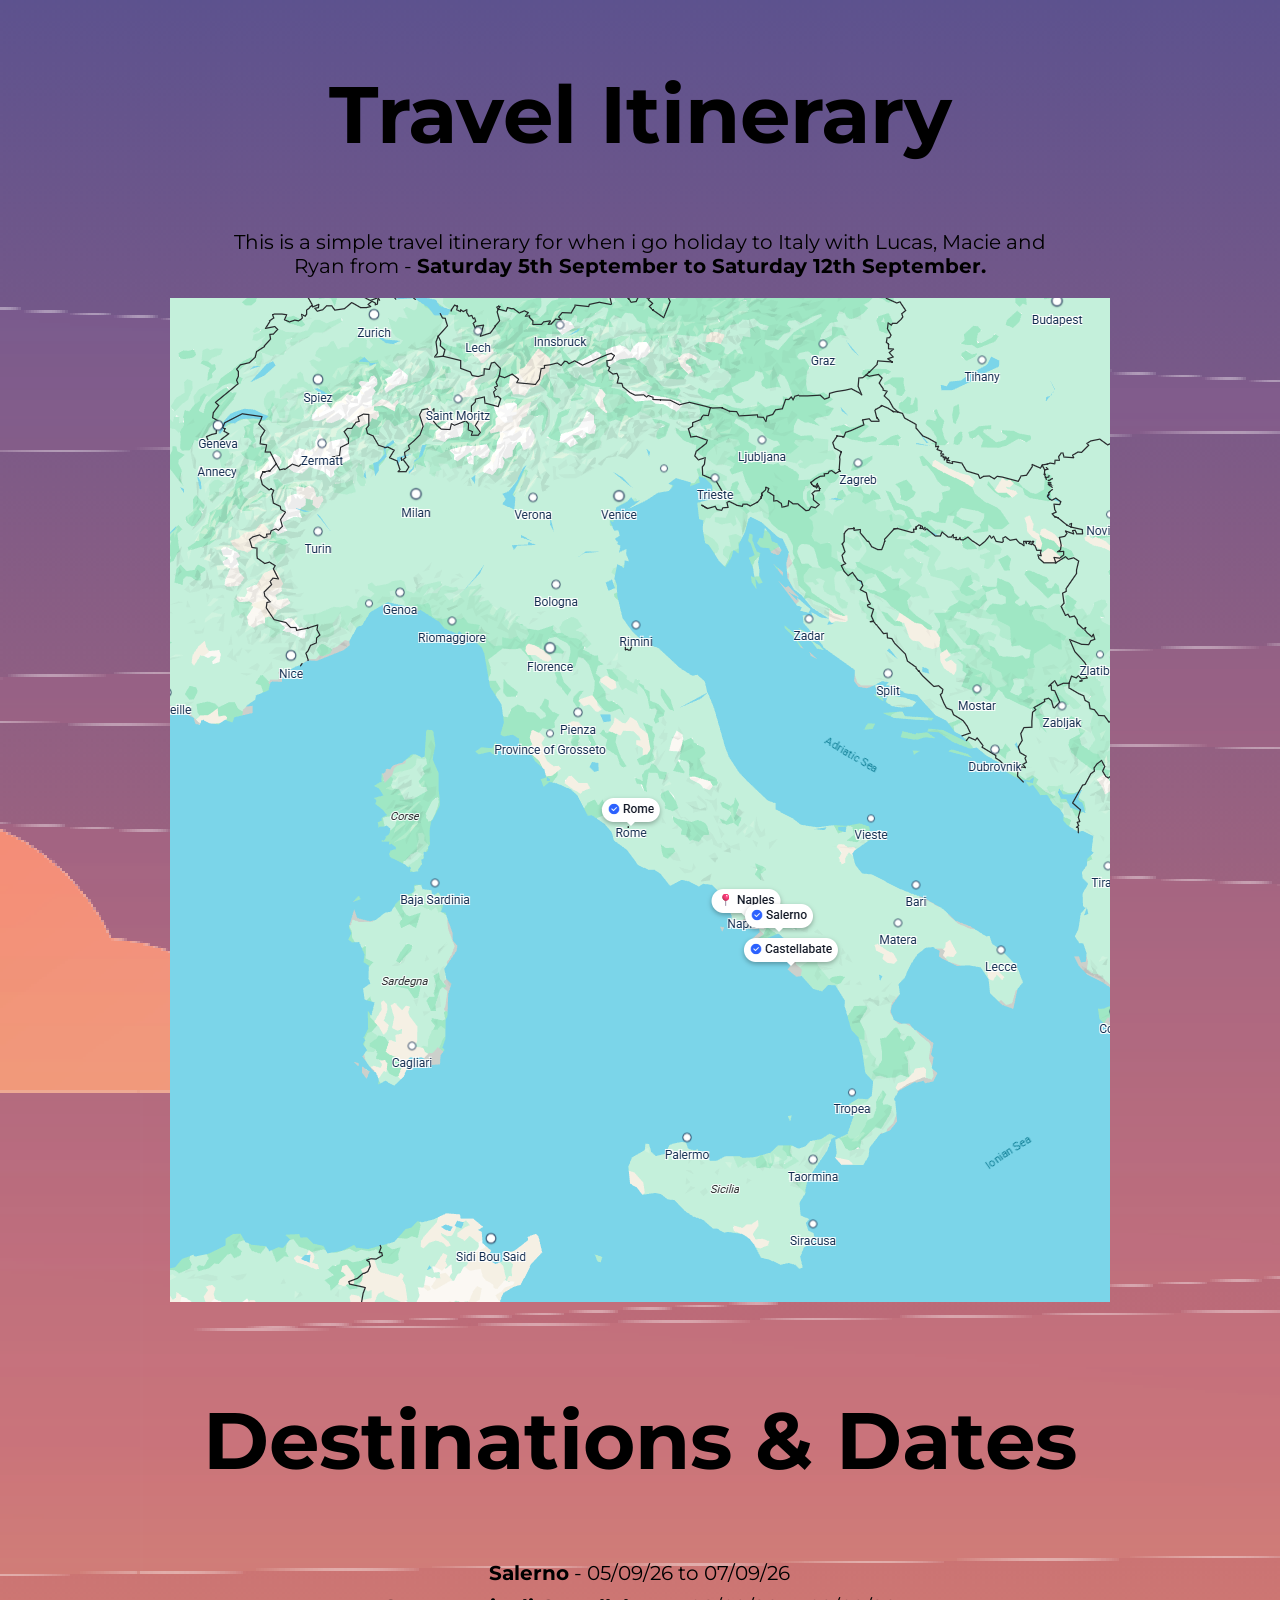
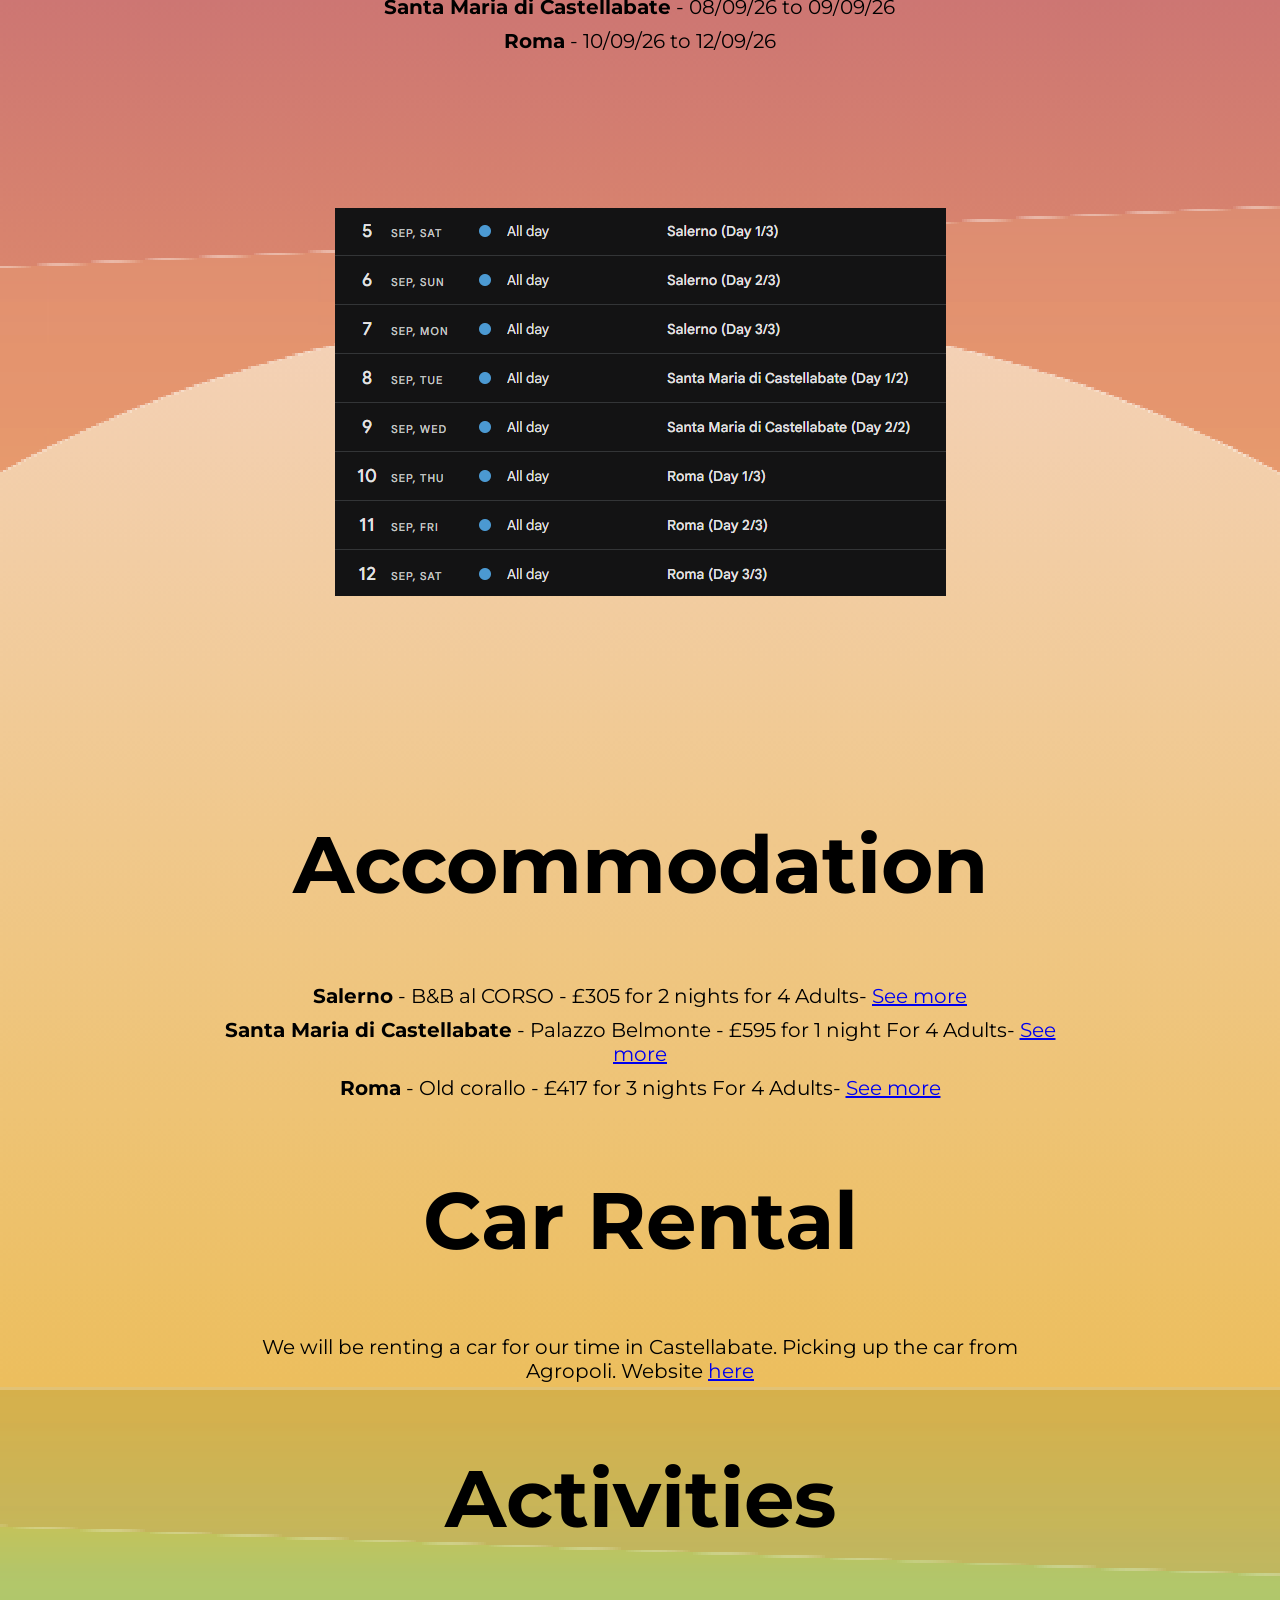
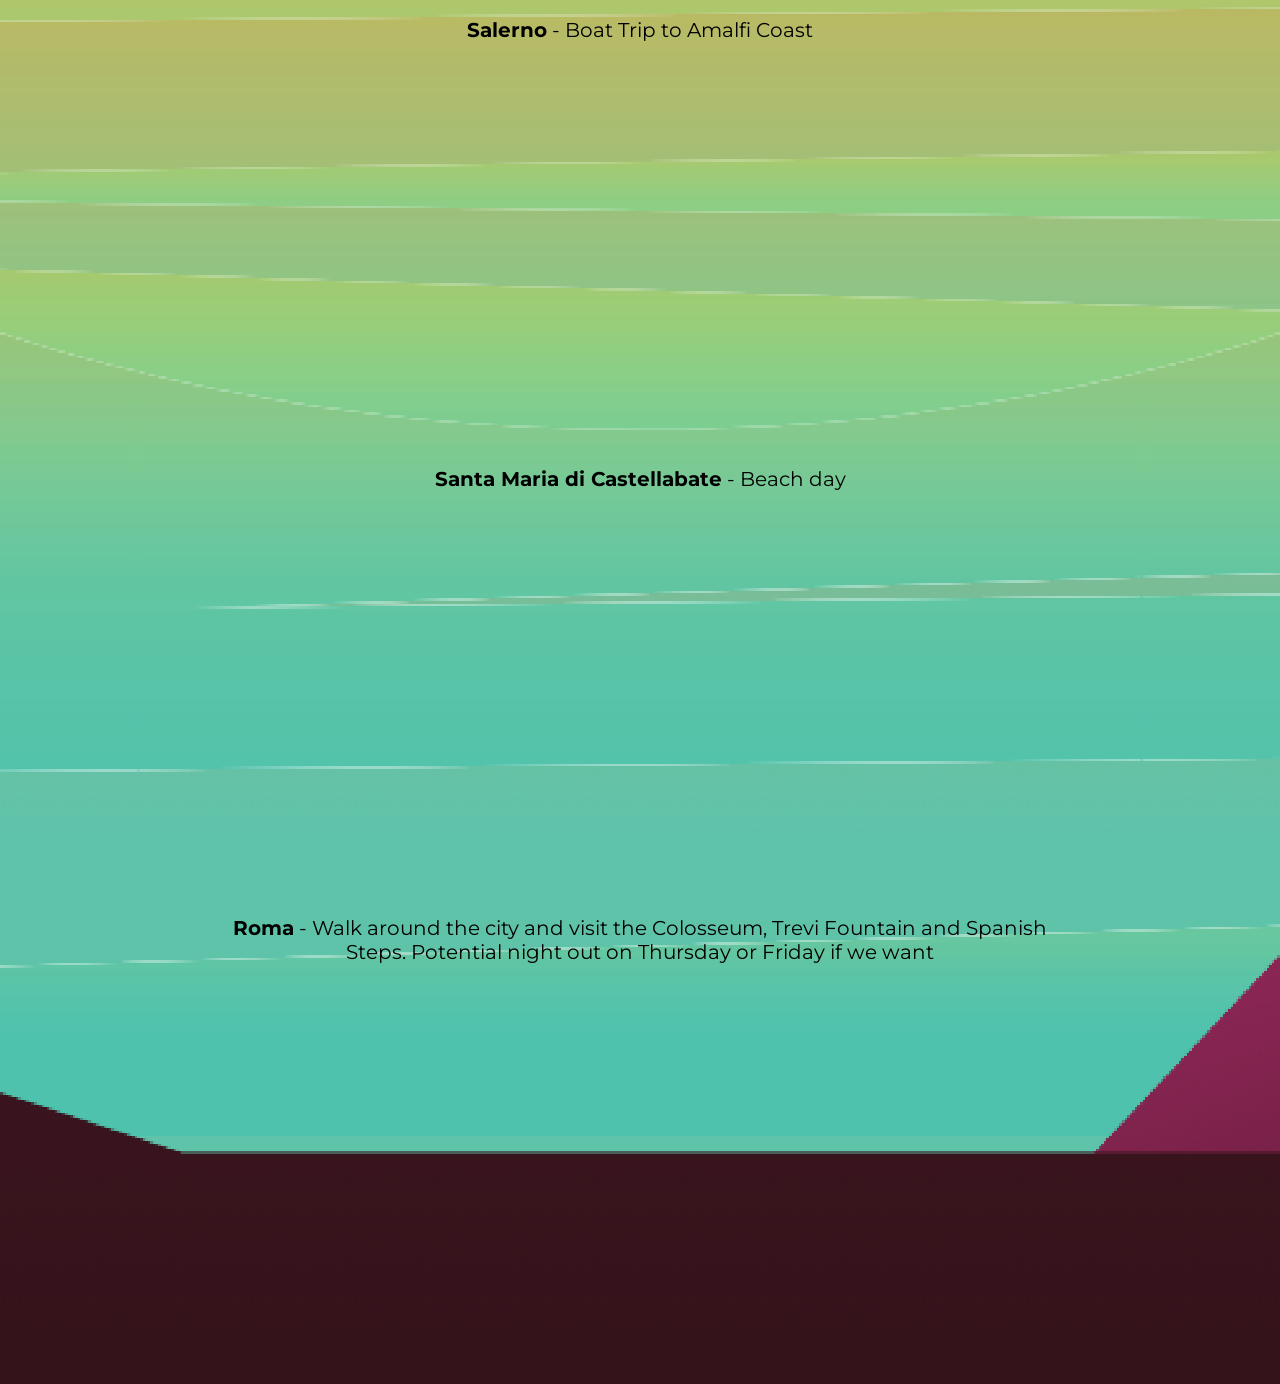
==== Travel Itinerary.html @ 12296f0a "Add files via upload" ====
<!DOCTYPE html>
<html lang="en">
  <head>
    <meta charset="UTF-8" />
    <meta name="viewport" content="width=device-width, initial-scale=1.0" />
    <title>Travel Itinerary</title>
    <link rel="preconnect" href="https://fonts.googleapis.com">
    <link rel="preconnect" href="https://fonts.gstatic.com" crossorigin>
    <link href="https://fonts.googleapis.com/css2?family=Montserrat:ital,wght@0,100..900;1,100..900&family=Smooch+Sans:wght@100..900&display=swap" rel="stylesheet">
    <link rel="stylesheet" href="Travel Itinerary.css" />
  </head>
  <body>
    <section class="intro">
    <h1>Travel Itinerary</h1>
    <p>This is a simple travel itinerary for when i go holiday to Italy with Lucas, Macie and Ryan from - <strong>Saturday 5th September to Saturday 12th September.</strong></p>    
    <img class="image-section" src="Screenshot 2026-03-07 215323.png" alt="Map View" height="1004" width="940" />
    </section>
    <section class="destinations">
      <h2>Destinations & Dates</h2>
      <ul class="destinations_list">
      <li><strong>Salerno</strong> - 05/09/26 to 07/09/26</li>
      <li><strong>Santa Maria di Castellabate</strong> - 08/09/26 to 09/09/26</li>
      <li><strong>Roma</strong> - 10/09/26 to 12/09/26</li>
      </ul>
    <img class="image-section-2" src="Screenshot 2026-03-07 183057.png" alt="Calendar View" height="388" width="611" />
    </section>
    <section class="accommodation">
      <h2>Accommodation</h2>
      <ul class="accommodation_list">
        <li><strong>Salerno</strong> - B&B al CORSO - £305 for 2 nights for 4 Adults- <a href="https://www.booking.com/Share-izwSf4" target="_blank">See more</a></li>
        <li><strong>Santa Maria di Castellabate</strong> - Palazzo Belmonte - £595 for 1 night For 4 Adults- <a href="https://www.booking.com/Share-6kupBi" target="_blank">See more</a></li>
        <li><strong>Roma</strong> - Old corallo - £417 for 3 nights For 4 Adults- <a href="https://www.booking.com/Share-WbNpbtM" target="_blank">See more</a></li>
      </ul> 
    </section>
    <section class="car-rental">
     <h2>Car Rental</h2>
      <p>We will be renting a car for our time in Castellabate. Picking up the car from Agropoli. Website <a href="https://agropolirent.it/en/homepage-en/" target="_blank">here</a></p>
    </section>
    <section class="activities">
      <h2>Activities</h2>
      <ul class="activities_list">
        <li><strong>Salerno</strong> - Boat Trip to Amalfi Coast <iframe width="560" height="315" src="https://www.youtube.com/embed/H7itEpveGTs?si=I439RPE730s7cmUm" title="YouTube video player" frameborder="0" allow="accelerometer; autoplay; clipboard-write; encrypted-media; gyroscope; picture-in-picture; web-share" referrerpolicy="strict-origin-when-cross-origin" allowfullscreen></iframe></li>
        <li><strong>Santa Maria di Castellabate</strong> - Beach day <iframe width="560" height="315" src="https://www.youtube.com/embed/B-j4oN1_R-k?si=eK-_PvC3NfpbFgwx" title="YouTube video player" frameborder="0" allow="accelerometer; autoplay; clipboard-write; encrypted-media; gyroscope; picture-in-picture; web-share" referrerpolicy="strict-origin-when-cross-origin" allowfullscreen></iframe></li>
        <li><strong>Roma</strong> - Walk around the city and visit the Colosseum, Trevi Fountain and Spanish Steps. Potential night out on Thursday or Friday if we want <iframe width="560" height="315" src="https://www.youtube.com/embed/Q9qjf_qQI08?si=w6DAxmHafOQeqYB4" title="YouTube video player" frameborder="0" allow="accelerometer; autoplay; clipboard-write; encrypted-media; gyroscope; picture-in-picture; web-share" referrerpolicy="strict-origin-when-cross-origin" allowfullscreen></iframe></li>
      </ul> 
    </section>
  </body>
</html>
---- Travel Itinerary.css ----
body {
            display: flex;
            flex-direction: column;
            align-items: center;
            margin: 0;
            padding: 0;
            box-sizing: border-box;
            font-family: 'Montserrat', sans-serif;
            background-image: url('Summer-Background.svg');
            background-size: cover;
            background-position: center;
            color: #000000;
        }   
        .intro h1 {
            display: flex;
            justify-content: center;
            font-size: 5rem;
            
        }
        .intro p {
            width: 90%;
            max-width: 900px;
            padding: 0 20px;
            margin: 0 auto;
            text-align: center;
            font-size: 20px;
        }
        .image-section {
            margin: 20px auto;
            width: 100%;
            float: center;
        }   
        .destinations h2{
            display: flex;
            justify-content: center;
            font-size: 5rem;
        }  
        .destinations_list {
            list-style: none;
            padding: 0 20px;
            margin: 0 auto;
            width: 90%;
            max-width: 900px;
            font-size: 20px;
        }
        
        .destinations_list li {
            text-align: center;
            padding: 5px 0;
        } 
        .image-section-2 {
            padding: 150px;
        }
        .accommodation h2 {
            display: flex;
            justify-content: center;
            font-size: 5rem;
        }
        .accommodation_list {
            list-style: none;
            padding: 0 20px;
            margin: 0 auto;
            width: 90%;
            max-width: 900px;
            font-size: 20px;
        }
        
        .accommodation_list li {
            text-align: center;
            padding: 5px 0;
        }
        .car-rental h2 {
            display: flex;
            justify-content: center;
            font-size: 5rem;
            
        }
        .car-rental p {
            width: 90%;
            max-width: 900px;
            padding: 0 20px;
            margin: 0 auto;
            text-align: center;
            font-size: 20px;
        }
        .activities h2 {
            display: flex;
            justify-content: center;
            font-size: 5rem;
        }
        .activities_list {
            list-style: none;
            padding: 0 20px;
            margin: 0 auto;
            width: 90%;
            max-width: 900px;
            font-size: 20px;
        }
        
        .activities_list li {
            text-align: center;
            padding: 5px 0;
        }
        
        .activities_list iframe {
            margin: 50px auto;
            display: block;
        }
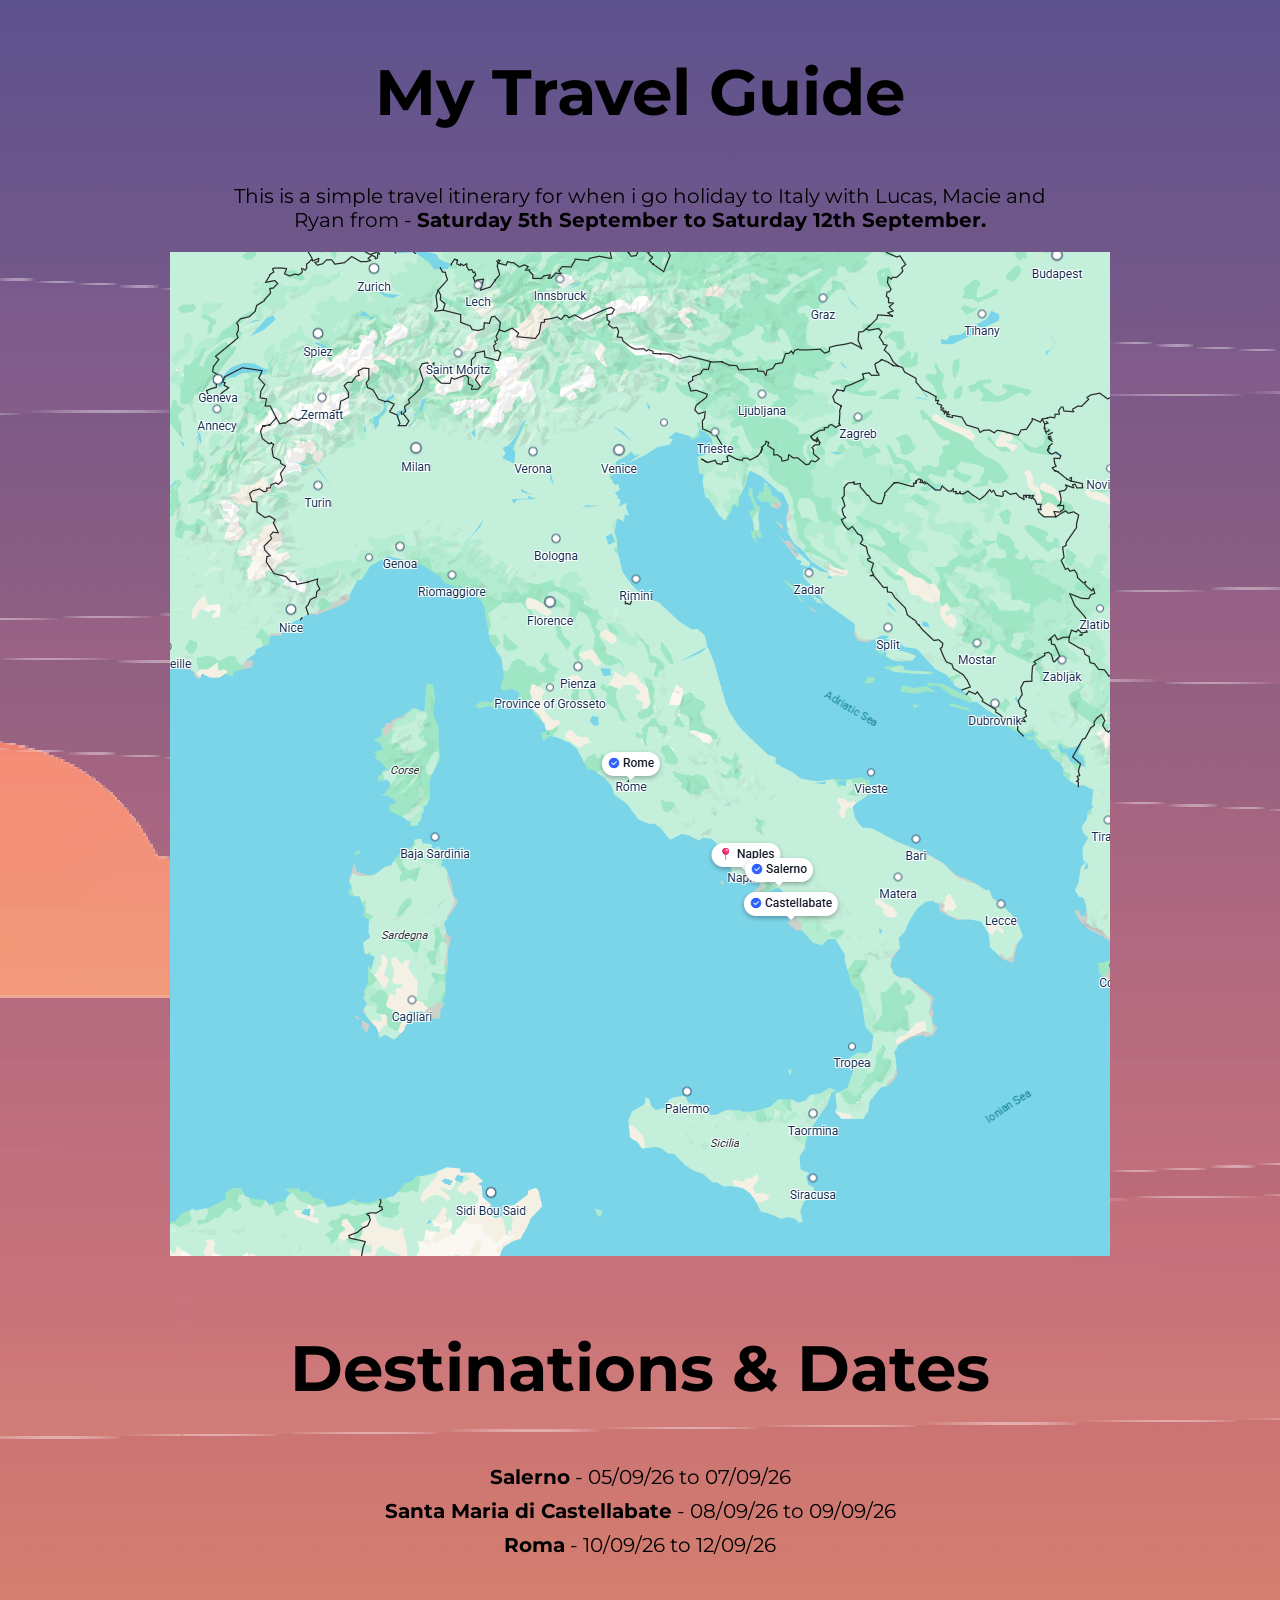
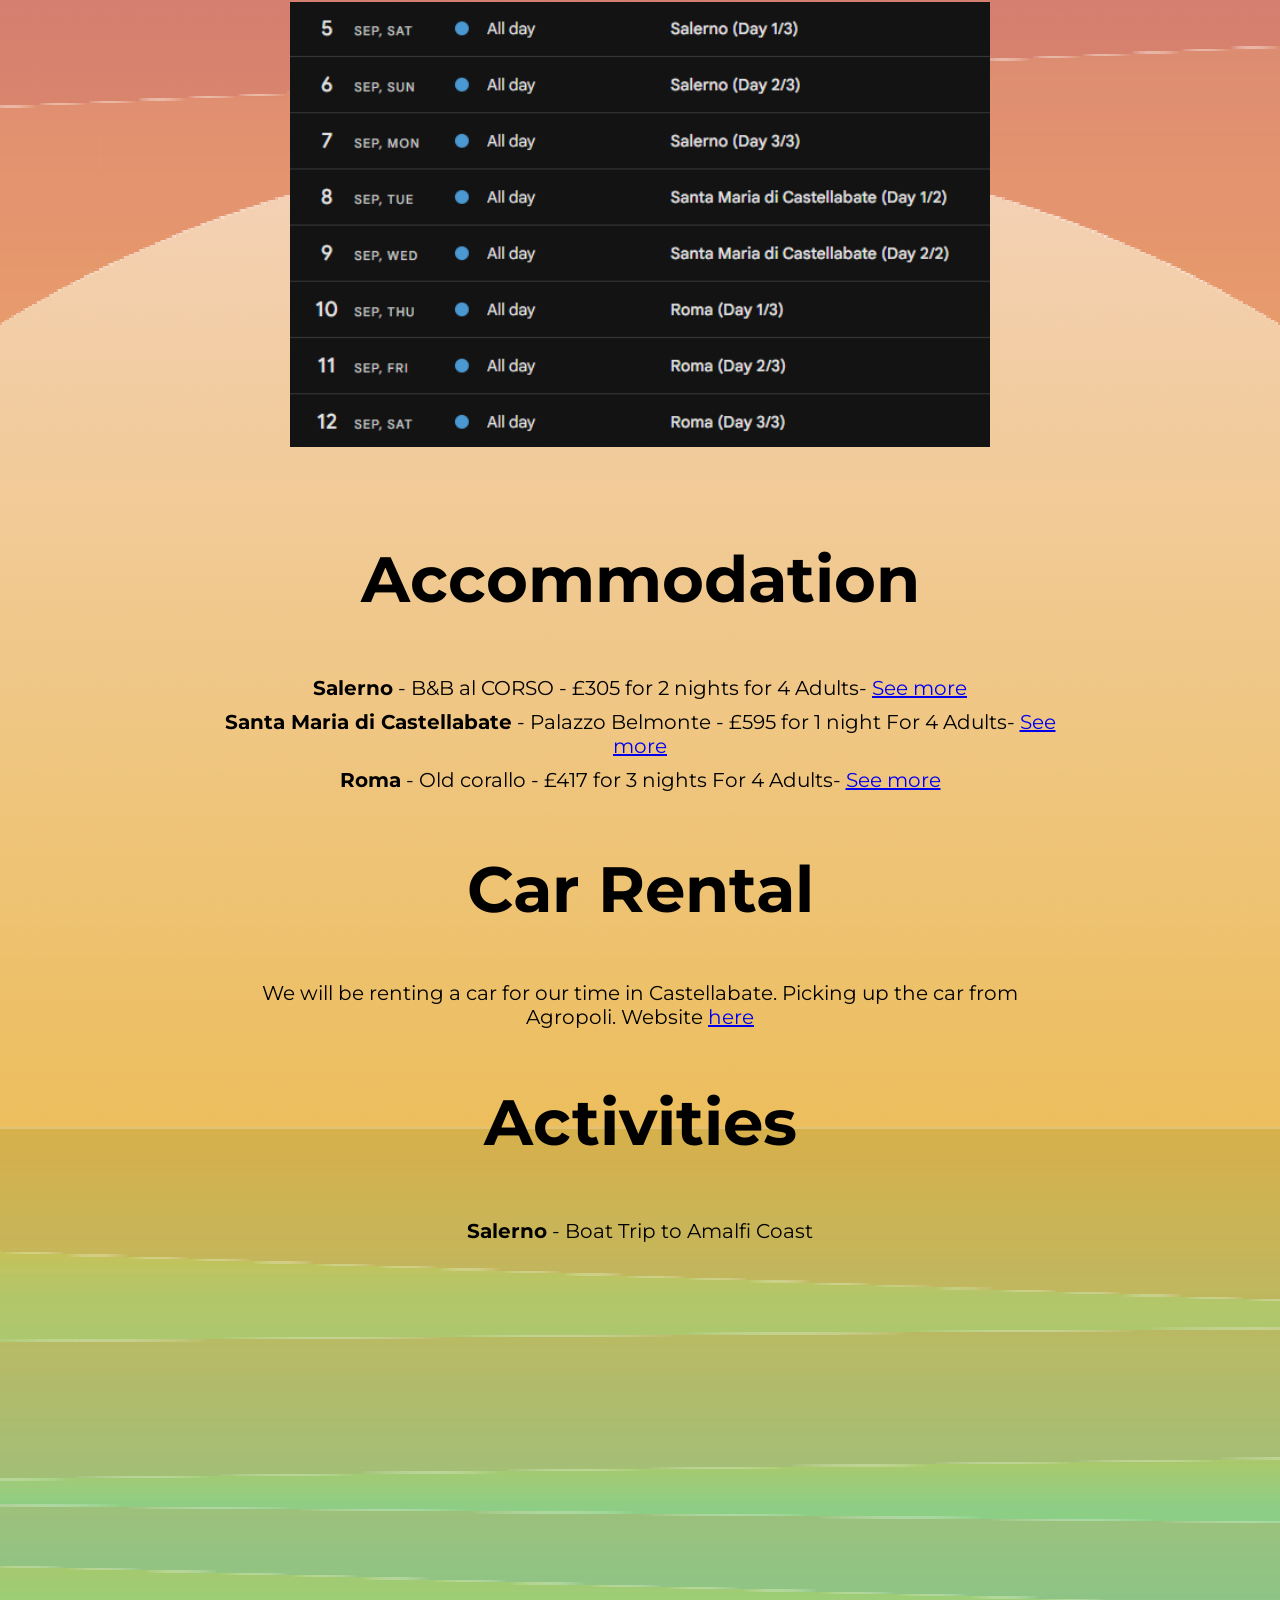
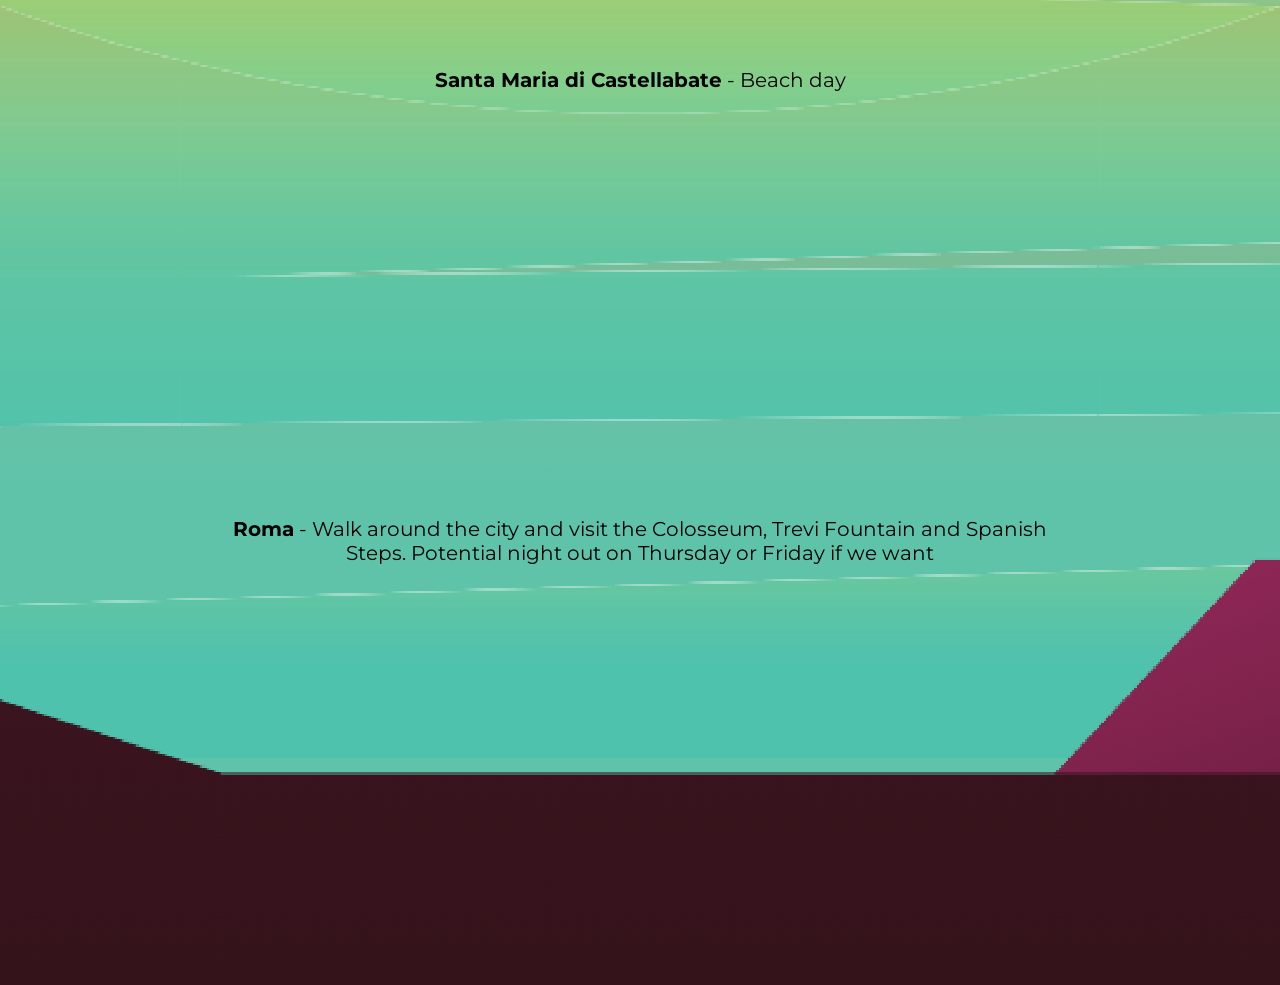
==== commit 78fa6a62: "Add files via upload" ====
--- a/Travel Itinerary.html
+++ b/Travel Itinerary.html
@@ -3,6 +3,7 @@
   <head>
     <meta charset="UTF-8" />
     <meta name="viewport" content="width=device-width, initial-scale=1.0" />
+    <meta name="Description" content="Travel Itinerary for Italy">
     <title>Travel Itinerary</title>
     <link rel="preconnect" href="https://fonts.googleapis.com">
     <link rel="preconnect" href="https://fonts.gstatic.com" crossorigin>
@@ -10,10 +11,11 @@
     <link rel="stylesheet" href="Travel Itinerary.css" />
   </head>
   <body>
+    <div class="logo" role="img" aria-label="Travel Itinerary Logo"></div>
     <section class="intro">
-    <h1>Travel Itinerary</h1>
+    <h1>My Travel Guide</h1>
     <p>This is a simple travel itinerary for when i go holiday to Italy with Lucas, Macie and Ryan from - <strong>Saturday 5th September to Saturday 12th September.</strong></p>    
-    <img class="image-section" src="Screenshot 2026-03-07 215323.png" alt="Map View" height="1004" width="940" />
+    <img class="image-section" src="Screenshot 2026-03-07 215323.png" alt="Map View"/>
     </section>
     <section class="destinations">
       <h2>Destinations & Dates</h2>
@@ -22,7 +24,7 @@
       <li><strong>Santa Maria di Castellabate</strong> - 08/09/26 to 09/09/26</li>
       <li><strong>Roma</strong> - 10/09/26 to 12/09/26</li>
       </ul>
-    <img class="image-section-2" src="Screenshot 2026-03-07 183057.png" alt="Calendar View" height="388" width="611" />
+    <img class="image-section-2" src="Screenshot 2026-03-07 183057.png" alt="Calendar View"/>
     </section>
     <section class="accommodation">
       <h2>Accommodation</h2>
@@ -39,9 +41,9 @@
     <section class="activities">
       <h2>Activities</h2>
       <ul class="activities_list">
-        <li><strong>Salerno</strong> - Boat Trip to Amalfi Coast <iframe width="560" height="315" src="https://www.youtube.com/embed/H7itEpveGTs?si=I439RPE730s7cmUm" title="YouTube video player" frameborder="0" allow="accelerometer; autoplay; clipboard-write; encrypted-media; gyroscope; picture-in-picture; web-share" referrerpolicy="strict-origin-when-cross-origin" allowfullscreen></iframe></li>
-        <li><strong>Santa Maria di Castellabate</strong> - Beach day <iframe width="560" height="315" src="https://www.youtube.com/embed/B-j4oN1_R-k?si=eK-_PvC3NfpbFgwx" title="YouTube video player" frameborder="0" allow="accelerometer; autoplay; clipboard-write; encrypted-media; gyroscope; picture-in-picture; web-share" referrerpolicy="strict-origin-when-cross-origin" allowfullscreen></iframe></li>
-        <li><strong>Roma</strong> - Walk around the city and visit the Colosseum, Trevi Fountain and Spanish Steps. Potential night out on Thursday or Friday if we want <iframe width="560" height="315" src="https://www.youtube.com/embed/Q9qjf_qQI08?si=w6DAxmHafOQeqYB4" title="YouTube video player" frameborder="0" allow="accelerometer; autoplay; clipboard-write; encrypted-media; gyroscope; picture-in-picture; web-share" referrerpolicy="strict-origin-when-cross-origin" allowfullscreen></iframe></li>
+        <li><strong>Salerno</strong> - Boat Trip to Amalfi Coast <iframe width="560" height="315" src="https://www.youtube.com/embed/H7itEpveGTs?si=I439RPE730s7cmUm" title="YouTube video player" frameborder="0" allow="accelerometer; autoplay; clipboard-write; encrypted-media; gyroscope; picture-in-picture; web-share" referrerpolicy="strict-origin-when-cross-origin" allowfullscreen>Your browser does not support embedded videos.</iframe></li>
+        <li><strong>Santa Maria di Castellabate</strong> - Beach day <iframe width="560" height="315" src="https://www.youtube.com/embed/B-j4oN1_R-k?si=eK-_PvC3NfpbFgwx" title="YouTube video player" frameborder="0" allow="accelerometer; autoplay; clipboard-write; encrypted-media; gyroscope; picture-in-picture; web-share" referrerpolicy="strict-origin-when-cross-origin" allowfullscreen>Your browser does not support embedded videos.</iframe></li>
+        <li><strong>Roma</strong> - Walk around the city and visit the Colosseum, Trevi Fountain and Spanish Steps. Potential night out on Thursday or Friday if we want <iframe width="560" height="315" src="https://www.youtube.com/embed/Q9qjf_qQI08?si=w6DAxmHafOQeqYB4" title="YouTube video player" frameborder="0" allow="accelerometer; autoplay; clipboard-write; encrypted-media; gyroscope; picture-in-picture; web-share" referrerpolicy="strict-origin-when-cross-origin" allowfullscreen>Your browser does not support embedded videos.</iframe></li>
       </ul> 
     </section>
   </body>
--- a/Travel Itinerary.css
+++ b/Travel Itinerary.css
@@ -10,30 +10,53 @@
             background-size: cover;
             background-position: center;
             color: #000000;
-        }   
+        }
+        /* Headings - currently 5rem fixed */
+        .intro h1,
+        .destinations h2,
+        .accommodation h2,
+        .car-rental h2,
+        .activities h2 {
+            font-size: clamp(2rem, 5vw, 5rem);
+            }
+        /* Body text - currently 20px fixed */
+        .intro p,
+        .car-rental p,
+        .destinations_list,
+        .accommodation_list,
+        .activities_list {
+            font-size: clamp(14px, 2vw, 20px);
+            } 
+
+        img {
+            width: 100%;
+            max-width: 100%;
+            height: auto;
+            display: block;
+            margin: 20px auto;
+        }
+
         .intro h1 {
             display: flex;
             justify-content: center;
-            font-size: 5rem;
-            
-        }
+            text-align: center;
+            }
+        
+   
         .intro p {
             width: 90%;
             max-width: 900px;
             padding: 0 20px;
             margin: 0 auto;
             text-align: center;
-            font-size: 20px;
         }
         .image-section {
             margin: 20px auto;
             width: 100%;
-            float: center;
         }   
         .destinations h2{
             display: flex;
             justify-content: center;
-            font-size: 5rem;
         }  
         .destinations_list {
             list-style: none;
@@ -49,12 +72,11 @@
             padding: 5px 0;
         } 
         .image-section-2 {
-            padding: 150px;
+            padding: 20px 0;
         }
         .accommodation h2 {
             display: flex;
             justify-content: center;
-            font-size: 5rem;
         }
         .accommodation_list {
             list-style: none;
@@ -72,8 +94,6 @@
         .car-rental h2 {
             display: flex;
             justify-content: center;
-            font-size: 5rem;
-            
         }
         .car-rental p {
             width: 90%;
@@ -81,12 +101,10 @@
             padding: 0 20px;
             margin: 0 auto;
             text-align: center;
-            font-size: 20px;
         }
         .activities h2 {
             display: flex;
             justify-content: center;
-            font-size: 5rem;
         }
         .activities_list {
             list-style: none;
@@ -103,6 +121,30 @@
         }
         
         .activities_list iframe {
+            width: 100%;
+            max-width: 560px;
+            height: auto;
+            aspect-ratio: 16 / 9;
             margin: 50px auto;
             display: block;
-        }+        }
+        /* TABLET */
+@media (max-width: 1024px) {
+    body {
+        background-size: contain;
+    }
+}
+        /* MOBILE */
+@media (max-width: 768px) {
+    body {
+        background-size: cover;
+        background-position: top center;
+    }
+}
+        /* SMALL MOBILE */
+@media (max-width: 480px) {
+    body {
+        background-size: cover;
+        background-position: top center;
+    }
+}
